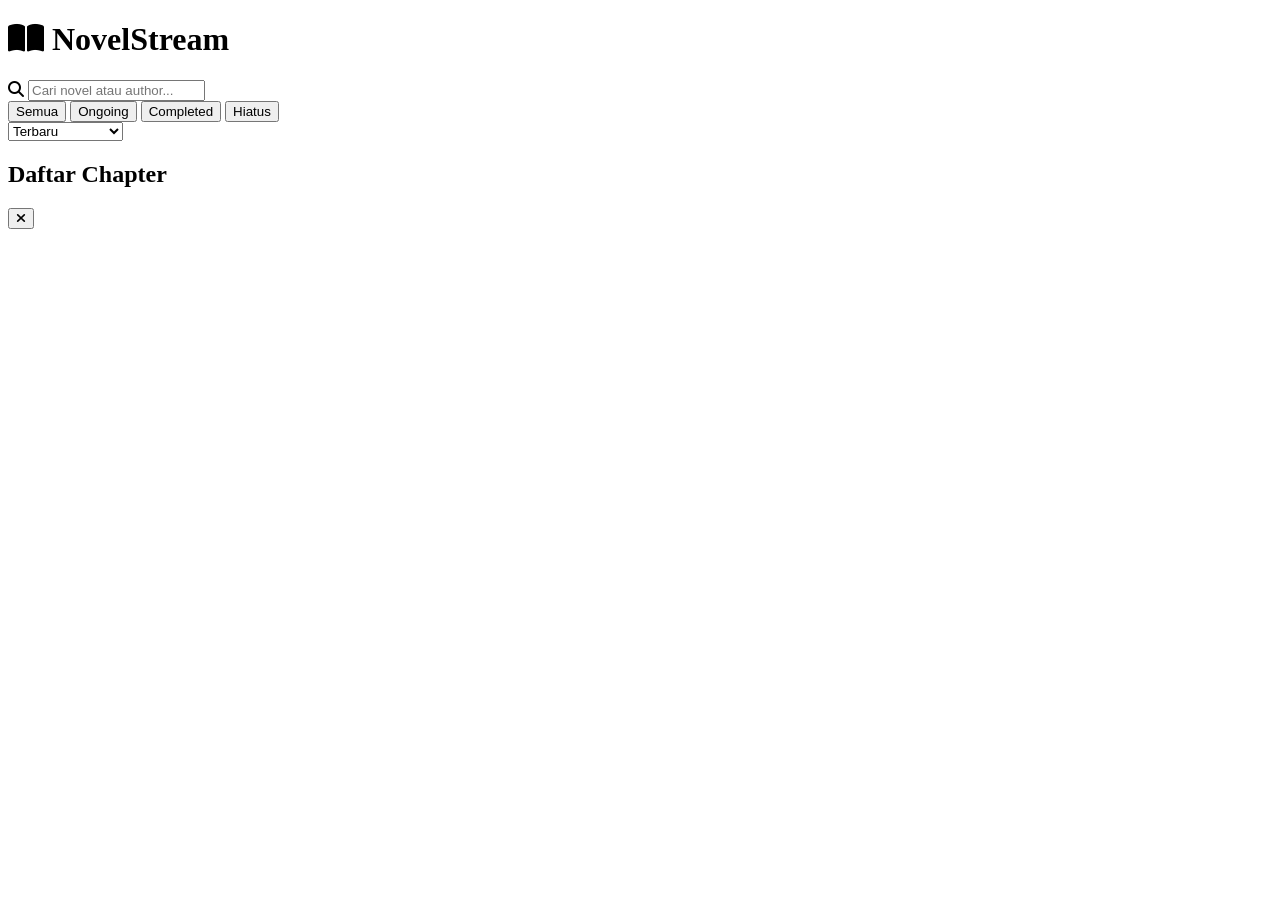
==== index.html @ 96e267c5 "Create index.html" ====
<!DOCTYPE html>
<html lang="id">
<head>
    <meta charset="UTF-8">
    <meta name="viewport" content="width=device-width, initial-scale=1.0">
    <title>Daftar Novel - Streaming Layout</title>
    <link rel="stylesheet" href="style.css">
    <!-- Font Awesome for icons -->
    <link rel="stylesheet" href="https://cdnjs.cloudflare.com/ajax/libs/font-awesome/6.5.1/css/all.min.css">
    <!-- Google Fonts -->
    <link href="https://fonts.googleapis.com/css2?family=Inter:wght@400;500;600;700;800&display=swap" rel="stylesheet">
</head>
<body>
    <div class="container">
        <!-- Header -->
        <header class="header">
            <div class="header-content">
                <h1 class="logo">
                    <i class="fas fa-book-open"></i>
                    NovelStream
                </h1>
                <div class="search-bar">
                    <i class="fas fa-search"></i>
                    <input type="text" id="searchInput" placeholder="Cari novel atau author...">
                </div>
            </div>
        </header>

        <!-- Filter Section -->
        <section class="filters">
            <div class="filter-tabs">
                <button class="filter-btn active" data-filter="all">Semua</button>
                <button class="filter-btn" data-filter="ongoing">Ongoing</button>
                <button class="filter-btn" data-filter="completed">Completed</button>
                <button class="filter-btn" data-filter="hiatus">Hiatus</button>
            </div>
            <div class="sort-by">
                <select id="sortSelect">
                    <option value="latest">Terbaru</option>
                    <option value="title">Judul A-Z</option>
                    <option value="rating">Rating Tertinggi</option>
                </select>
            </div>
        </section>

        <!-- Novel Grid -->
        <section class="novel-grid" id="novelGrid">
            <!-- Novel cards will be inserted here via JavaScript -->
        </section>

        <!-- Chapter Modal -->
        <div class="modal" id="chapterModal">
            <div class="modal-content">
                <div class="modal-header">
                    <h2 id="modalNovelTitle">Daftar Chapter</h2>
                    <button class="close-modal"><i class="fas fa-times"></i></button>
                </div>
                <div class="modal-body" id="chapterList">
                    <!-- Chapters will be inserted here -->
                </div>
            </div>
        </div>
    </div>

    <script src="script.js"></script>
</body>
                                                  </html>
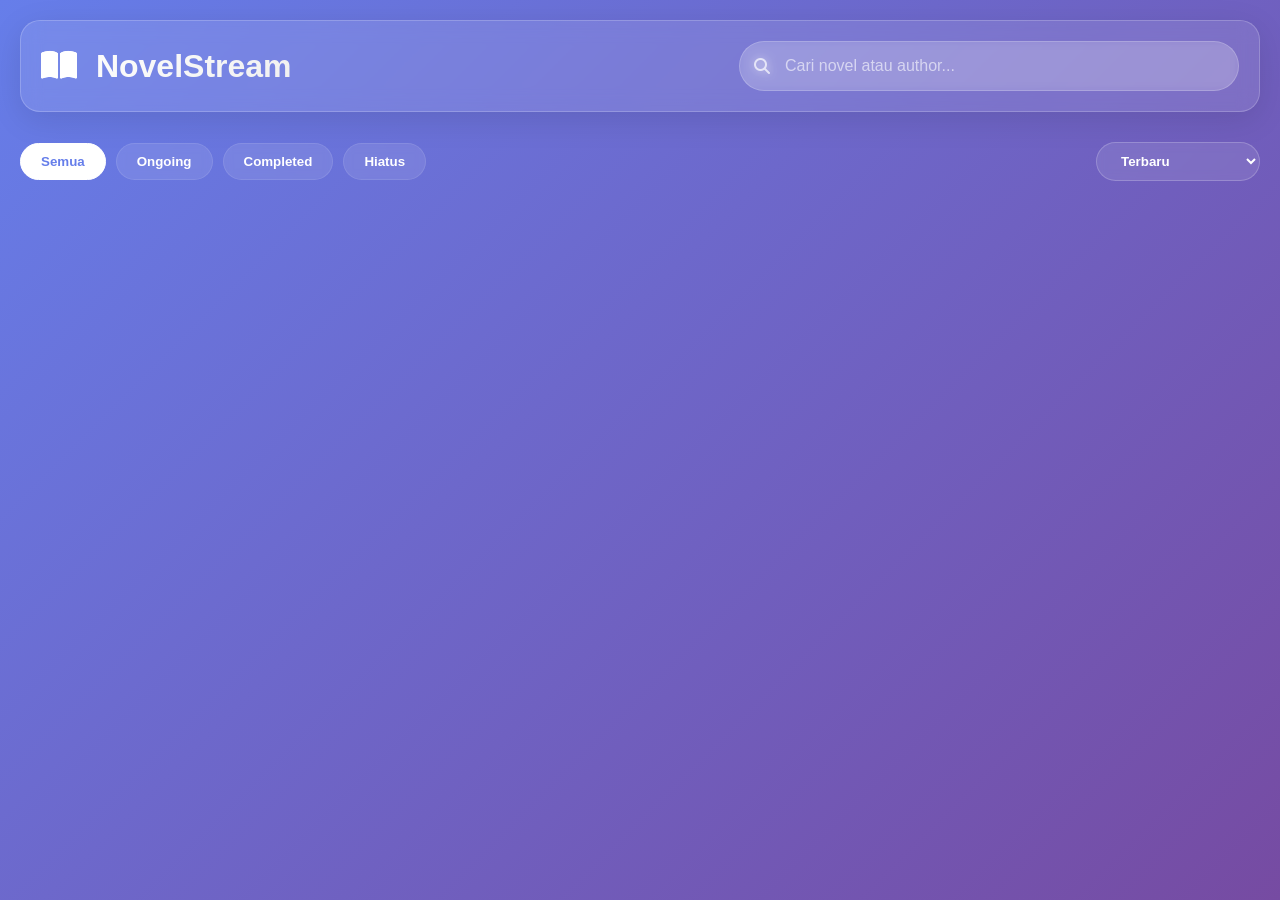
==== commit 4a2a7562: "Update index.html" ====
--- a/index.html
+++ b/index.html
@@ -4,7 +4,7 @@
     <meta charset="UTF-8">
     <meta name="viewport" content="width=device-width, initial-scale=1.0">
     <title>Daftar Novel - Streaming Layout</title>
-    <link rel="stylesheet" href="style.css">
+    <link rel="stylesheet" href="assets/css/style.css">
     <!-- Font Awesome for icons -->
     <link rel="stylesheet" href="https://cdnjs.cloudflare.com/ajax/libs/font-awesome/6.5.1/css/all.min.css">
     <!-- Google Fonts -->
--- a/assets/css/style.css
+++ b/assets/css/style.css
@@ -0,0 +1,497 @@
+* {
+    margin: 0;
+    padding: 0;
+    box-sizing: border-box;
+}
+
+body {
+    font-family: 'Inter', sans-serif;
+    background: linear-gradient(135deg, #667eea 0%, #764ba2 100%);
+    min-height: 100vh;
+    color: #fff;
+}
+
+.container {
+    max-width: 1400px;
+    margin: 0 auto;
+    padding: 20px;
+}
+
+/* Header Styles */
+.header {
+    background: rgba(255, 255, 255, 0.1);
+    backdrop-filter: blur(10px);
+    border-radius: 20px;
+    padding: 20px;
+    margin-bottom: 30px;
+    border: 1px solid rgba(255, 255, 255, 0.2);
+    box-shadow: 0 8px 32px rgba(0, 0, 0, 0.1);
+}
+
+.header-content {
+    display: flex;
+    justify-content: space-between;
+    align-items: center;
+    flex-wrap: wrap;
+    gap: 20px;
+}
+
+.logo {
+    font-size: 2rem;
+    font-weight: 800;
+    background: linear-gradient(135deg, #fff, #f0f0f0);
+    -webkit-background-clip: text;
+    -webkit-text-fill-color: transparent;
+    background-clip: text;
+}
+
+.logo i {
+    margin-right: 10px;
+    color: #fff;
+    -webkit-text-fill-color: initial;
+}
+
+.search-bar {
+    flex: 1;
+    max-width: 500px;
+    position: relative;
+}
+
+.search-bar i {
+    position: absolute;
+    left: 15px;
+    top: 50%;
+    transform: translateY(-50%);
+    color: rgba(255, 255, 255, 0.7);
+}
+
+.search-bar input {
+    width: 100%;
+    padding: 15px 20px 15px 45px;
+    border: none;
+    border-radius: 30px;
+    background: rgba(255, 255, 255, 0.15);
+    backdrop-filter: blur(5px);
+    color: #fff;
+    font-size: 1rem;
+    border: 1px solid rgba(255, 255, 255, 0.2);
+    transition: all 0.3s ease;
+}
+
+.search-bar input::placeholder {
+    color: rgba(255, 255, 255, 0.6);
+}
+
+.search-bar input:focus {
+    outline: none;
+    background: rgba(255, 255, 255, 0.25);
+    border-color: rgba(255, 255, 255, 0.5);
+}
+
+/* Filter Section */
+.filters {
+    display: flex;
+    justify-content: space-between;
+    align-items: center;
+    margin-bottom: 30px;
+    flex-wrap: wrap;
+    gap: 15px;
+}
+
+.filter-tabs {
+    display: flex;
+    gap: 10px;
+    flex-wrap: wrap;
+}
+
+.filter-btn {
+    padding: 10px 20px;
+    border: none;
+    border-radius: 25px;
+    background: rgba(255, 255, 255, 0.1);
+    backdrop-filter: blur(5px);
+    color: #fff;
+    font-weight: 600;
+    cursor: pointer;
+    transition: all 0.3s ease;
+    border: 1px solid rgba(255, 255, 255, 0.1);
+}
+
+.filter-btn:hover {
+    background: rgba(255, 255, 255, 0.2);
+    transform: translateY(-2px);
+}
+
+.filter-btn.active {
+    background: #fff;
+    color: #667eea;
+    border-color: #fff;
+}
+
+.sort-by select {
+    padding: 10px 20px;
+    border: none;
+    border-radius: 25px;
+    background: rgba(255, 255, 255, 0.1);
+    backdrop-filter: blur(5px);
+    color: #fff;
+    font-weight: 600;
+    cursor: pointer;
+    border: 1px solid rgba(255, 255, 255, 0.2);
+}
+
+.sort-by select option {
+    background: #667eea;
+    color: #fff;
+}
+
+/* Novel Grid */
+.novel-grid {
+    display: grid;
+    grid-template-columns: repeat(auto-fill, minmax(300px, 1fr));
+    gap: 25px;
+    margin-top: 20px;
+}
+
+.novel-card {
+    background: rgba(255, 255, 255, 0.1);
+    backdrop-filter: blur(10px);
+    border-radius: 20px;
+    overflow: hidden;
+    border: 1px solid rgba(255, 255, 255, 0.2);
+    transition: all 0.3s ease;
+    cursor: pointer;
+    animation: fadeIn 0.5s ease;
+}
+
+.novel-card:hover {
+    transform: translateY(-10px);
+    box-shadow: 0 20px 40px rgba(0, 0, 0, 0.3);
+    border-color: rgba(255, 255, 255, 0.5);
+}
+
+.novel-cover {
+    position: relative;
+    height: 200px;
+    overflow: hidden;
+}
+
+.novel-cover img {
+    width: 100%;
+    height: 100%;
+    object-fit: cover;
+    transition: transform 0.5s ease;
+}
+
+.novel-card:hover .novel-cover img {
+    transform: scale(1.1);
+}
+
+.novel-status {
+    position: absolute;
+    top: 10px;
+    right: 10px;
+    padding: 5px 15px;
+    border-radius: 20px;
+    font-size: 0.8rem;
+    font-weight: 700;
+    text-transform: uppercase;
+    background: rgba(0, 0, 0, 0.7);
+    backdrop-filter: blur(5px);
+    border: 1px solid rgba(255, 255, 255, 0.2);
+}
+
+.status-ongoing {
+    background: linear-gradient(135deg, #00b09b, #96c93d);
+}
+
+.status-completed {
+    background: linear-gradient(135deg, #4facfe, #00f2fe);
+}
+
+.status-hiatus {
+    background: linear-gradient(135deg, #f093fb, #f5576c);
+}
+
+.novel-info {
+    padding: 20px;
+}
+
+.novel-title {
+    font-size: 1.3rem;
+    font-weight: 700;
+    margin-bottom: 10px;
+    line-height: 1.4;
+}
+
+.novel-author {
+    color: rgba(255, 255, 255, 0.8);
+    margin-bottom: 10px;
+    font-size: 0.95rem;
+}
+
+.novel-author i {
+    margin-right: 5px;
+    font-size: 0.8rem;
+}
+
+.novel-meta {
+    display: flex;
+    justify-content: space-between;
+    align-items: center;
+    margin-bottom: 15px;
+    font-size: 0.9rem;
+}
+
+.novel-rating {
+    color: #ffd700;
+}
+
+.novel-rating i {
+    margin-right: 5px;
+}
+
+.novel-chapters {
+    background: rgba(255, 255, 255, 0.15);
+    padding: 5px 10px;
+    border-radius: 15px;
+}
+
+.novel-description {
+    color: rgba(255, 255, 255, 0.7);
+    font-size: 0.9rem;
+    line-height: 1.6;
+    margin-bottom: 15px;
+    display: -webkit-box;
+    -webkit-line-clamp: 3;
+    -webkit-box-orient: vertical;
+    overflow: hidden;
+}
+
+.novel-genres {
+    display: flex;
+    flex-wrap: wrap;
+    gap: 8px;
+}
+
+.genre-tag {
+    background: rgba(255, 255, 255, 0.15);
+    padding: 4px 12px;
+    border-radius: 15px;
+    font-size: 0.8rem;
+    border: 1px solid rgba(255, 255, 255, 0.1);
+}
+
+/* Modal Styles */
+.modal {
+    display: none;
+    position: fixed;
+    top: 0;
+    left: 0;
+    width: 100%;
+    height: 100%;
+    background: rgba(0, 0, 0, 0.7);
+    backdrop-filter: blur(10px);
+    z-index: 1000;
+    animation: fadeIn 0.3s ease;
+}
+
+.modal-content {
+    position: relative;
+    width: 90%;
+    max-width: 600px;
+    max-height: 80vh;
+    margin: 50px auto;
+    background: rgba(255, 255, 255, 0.1);
+    backdrop-filter: blur(20px);
+    border-radius: 20px;
+    border: 1px solid rgba(255, 255, 255, 0.2);
+    overflow: hidden;
+    animation: slideUp 0.3s ease;
+}
+
+.modal-header {
+    padding: 20px;
+    border-bottom: 1px solid rgba(255, 255, 255, 0.2);
+    display: flex;
+    justify-content: space-between;
+    align-items: center;
+}
+
+.modal-header h2 {
+    font-size: 1.5rem;
+}
+
+.close-modal {
+    background: none;
+    border: none;
+    color: #fff;
+    font-size: 1.5rem;
+    cursor: pointer;
+    width: 40px;
+    height: 40px;
+    border-radius: 50%;
+    display: flex;
+    align-items: center;
+    justify-content: center;
+    transition: all 0.3s ease;
+}
+
+.close-modal:hover {
+    background: rgba(255, 255, 255, 0.2);
+    transform: rotate(90deg);
+}
+
+.modal-body {
+    padding: 20px;
+    overflow-y: auto;
+    max-height: calc(80vh - 80px);
+}
+
+.season-section {
+    margin-bottom: 25px;
+}
+
+.season-title {
+    font-size: 1.2rem;
+    font-weight: 700;
+    margin-bottom: 15px;
+    padding-left: 10px;
+    border-left: 4px solid #fff;
+}
+
+.chapter-list {
+    display: grid;
+    grid-template-columns: repeat(auto-fill, minmax(150px, 1fr));
+    gap: 10px;
+}
+
+.chapter-item {
+    background: rgba(255, 255, 255, 0.15);
+    padding: 12px;
+    border-radius: 10px;
+    text-align: center;
+    transition: all 0.3s ease;
+    border: 1px solid rgba(255, 255, 255, 0.1);
+    cursor: pointer;
+    text-decoration: none;
+    color: #fff;
+    display: block;
+}
+
+.chapter-item:hover {
+    background: rgba(255, 255, 255, 0.25);
+    transform: translateY(-3px);
+    border-color: rgba(255, 255, 255, 0.3);
+}
+
+.chapter-item i {
+    margin-right: 5px;
+    font-size: 0.9rem;
+}
+
+.no-chapters {
+    text-align: center;
+    padding: 30px;
+    color: rgba(255, 255, 255, 0.6);
+}
+
+/* Animations */
+@keyframes fadeIn {
+    from {
+        opacity: 0;
+    }
+    to {
+        opacity: 1;
+    }
+}
+
+@keyframes slideUp {
+    from {
+        transform: translateY(50px);
+        opacity: 0;
+    }
+    to {
+        transform: translateY(0);
+        opacity: 1;
+    }
+}
+
+/* Loading State */
+.loading {
+    text-align: center;
+    padding: 50px;
+    font-size: 1.2rem;
+    color: rgba(255, 255, 255, 0.7);
+}
+
+.loading i {
+    animation: spin 1s linear infinite;
+    margin-right: 10px;
+}
+
+@keyframes spin {
+    from {
+        transform: rotate(0deg);
+    }
+    to {
+        transform: rotate(360deg);
+    }
+}
+
+/* Responsive Design */
+@media (max-width: 768px) {
+    .header-content {
+        flex-direction: column;
+    }
+    
+    .search-bar {
+        max-width: 100%;
+    }
+    
+    .filters {
+        flex-direction: column;
+        align-items: stretch;
+    }
+    
+    .filter-tabs {
+        justify-content: center;
+    }
+    
+    .novel-grid {
+        grid-template-columns: repeat(auto-fill, minmax(250px, 1fr));
+    }
+}
+
+@media (max-width: 480px) {
+    .container {
+        padding: 10px;
+    }
+    
+    .novel-grid {
+        grid-template-columns: 1fr;
+    }
+    
+    .chapter-list {
+        grid-template-columns: 1fr;
+    }
+}
+
+/* Scrollbar Styling */
+::-webkit-scrollbar {
+    width: 10px;
+}
+
+::-webkit-scrollbar-track {
+    background: rgba(255, 255, 255, 0.1);
+    border-radius: 10px;
+}
+
+::-webkit-scrollbar-thumb {
+    background: rgba(255, 255, 255, 0.3);
+    border-radius: 10px;
+}
+
+::-webkit-scrollbar-thumb:hover {
+    background: rgba(255, 255, 255, 0.5);
+  }
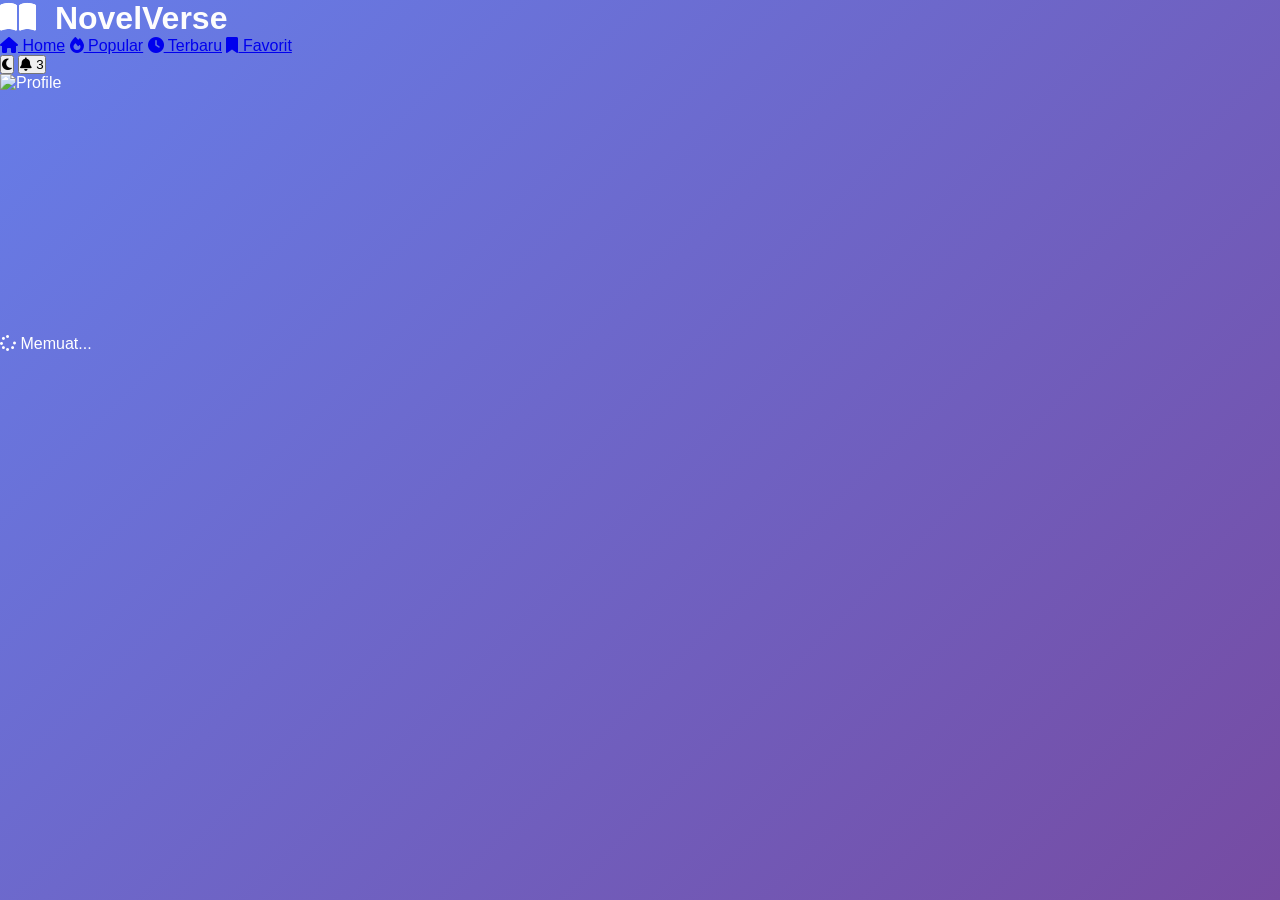
==== commit 2a2b514a: "Update index.html" ====
--- a/index.html
+++ b/index.html
@@ -3,65 +3,246 @@
 <head>
     <meta charset="UTF-8">
     <meta name="viewport" content="width=device-width, initial-scale=1.0">
-    <title>Daftar Novel - Streaming Layout</title>
-    <link rel="stylesheet" href="assets/css/style.css">
-    <!-- Font Awesome for icons -->
+    <title>NovelVerse - Streaming Novel Modern</title>
+    <link rel="stylesheet" href="./assets/css/style.css">
+    <!-- Font Awesome 6 -->
     <link rel="stylesheet" href="https://cdnjs.cloudflare.com/ajax/libs/font-awesome/6.5.1/css/all.min.css">
     <!-- Google Fonts -->
-    <link href="https://fonts.googleapis.com/css2?family=Inter:wght@400;500;600;700;800&display=swap" rel="stylesheet">
+    <link href="https://fonts.googleapis.com/css2?family=Plus+Jakarta+Sans:wght@300;400;500;600;700;800&display=swap" rel="stylesheet">
+    <!-- AOS Animation -->
+    <link href="https://unpkg.com/aos@2.3.1/dist/aos.css" rel="stylesheet">
 </head>
 <body>
-    <div class="container">
-        <!-- Header -->
-        <header class="header">
-            <div class="header-content">
-                <h1 class="logo">
-                    <i class="fas fa-book-open"></i>
-                    NovelStream
-                </h1>
-                <div class="search-bar">
+    <!-- Particle Background -->
+    <div id="particles-js"></div>
+
+    <!-- Navbar -->
+    <nav class="navbar">
+        <div class="nav-container">
+            <div class="logo">
+                <i class="fas fa-book-open"></i>
+                <span>Novel<span class="gradient-text">Verse</span></span>
+            </div>
+            
+            <div class="nav-menu">
+                <a href="#" class="nav-link active"><i class="fas fa-home"></i> Home</a>
+                <a href="#" class="nav-link"><i class="fas fa-fire"></i> Popular</a>
+                <a href="#" class="nav-link"><i class="fas fa-clock"></i> Terbaru</a>
+                <a href="#" class="nav-link"><i class="fas fa-bookmark"></i> Favorit</a>
+            </div>
+
+            <div class="nav-actions">
+                <button class="theme-toggle" id="themeToggle">
+                    <i class="fas fa-moon"></i>
+                </button>
+                <button class="notification-btn">
+                    <i class="fas fa-bell"></i>
+                    <span class="badge">3</span>
+                </button>
+                <div class="profile">
+                    <img src="https://ui-avatars.com/api/?name=User&background=6366f1&color=fff" alt="Profile">
+                </div>
+            </div>
+        </div>
+    </nav>
+
+    <!-- Hero Section -->
+    <section class="hero">
+        <div class="hero-content" data-aos="fade-up">
+            <h1 class="hero-title">
+                Selamat Datang di <span class="gradient-text">NovelVerse</span>
+            </h1>
+            <p class="hero-subtitle">Temukan ribuan novel menarik dengan pengalaman membaca seperti streaming</p>
+            
+            <div class="search-wrapper">
+                <div class="search-box">
                     <i class="fas fa-search"></i>
-                    <input type="text" id="searchInput" placeholder="Cari novel atau author...">
-                </div>
-            </div>
-        </header>
-
-        <!-- Filter Section -->
-        <section class="filters">
+                    <input type="text" id="searchInput" placeholder="Cari judul, penulis, atau genre...">
+                    <button class="search-btn">Cari</button>
+                </div>
+            </div>
+
+            <div class="hero-stats">
+                <div class="stat-item">
+                    <span class="stat-number">500+</span>
+                    <span class="stat-label">Novel</span>
+                </div>
+                <div class="stat-item">
+                    <span class="stat-number">10K+</span>
+                    <span class="stat-label">Chapter</span>
+                </div>
+                <div class="stat-item">
+                    <span class="stat-number">50K+</span>
+                    <span class="stat-label">Pembaca</span>
+                </div>
+            </div>
+        </div>
+    </section>
+
+    <!-- Main Content -->
+    <main class="main-content">
+        <!-- Category Chips -->
+        <div class="category-section" data-aos="fade-up">
+            <div class="category-header">
+                <h2>Jelajahi Novel</h2>
+                <div class="category-nav">
+                    <button class="category-prev"><i class="fas fa-chevron-left"></i></button>
+                    <button class="category-next"><i class="fas fa-chevron-right"></i></button>
+                </div>
+            </div>
+            <div class="category-chips" id="categoryChips">
+                <button class="chip active" data-category="all">Semua</button>
+                <button class="chip" data-category="fantasy">Fantasy</button>
+                <button class="chip" data-category="romance">Romance</button>
+                <button class="chip" data-category="action">Action</button>
+                <button class="chip" data-category="slice-of-life">Slice of Life</button>
+                <button class="chip" data-category="mystery">Mystery</button>
+                <button class="chip" data-category="comedy">Comedy</button>
+                <button class="chip" data-category="drama">Drama</button>
+                <button class="chip" data-category="adventure">Adventure</button>
+            </div>
+        </div>
+
+        <!-- Filter Bar -->
+        <div class="filter-bar" data-aos="fade-up">
             <div class="filter-tabs">
-                <button class="filter-btn active" data-filter="all">Semua</button>
-                <button class="filter-btn" data-filter="ongoing">Ongoing</button>
-                <button class="filter-btn" data-filter="completed">Completed</button>
-                <button class="filter-btn" data-filter="hiatus">Hiatus</button>
-            </div>
-            <div class="sort-by">
+                <button class="filter-tab active" data-filter="all">
+                    <i class="fas fa-globe"></i> Semua
+                </button>
+                <button class="filter-tab" data-filter="ongoing">
+                    <i class="fas fa-spinner"></i> Ongoing
+                </button>
+                <button class="filter-tab" data-filter="completed">
+                    <i class="fas fa-check-circle"></i> Completed
+                </button>
+                <button class="filter-tab" data-filter="hiatus">
+                    <i class="fas fa-pause-circle"></i> Hiatus
+                </button>
+            </div>
+
+            <div class="sort-dropdown">
                 <select id="sortSelect">
                     <option value="latest">Terbaru</option>
+                    <option value="popular">Terpopuler</option>
+                    <option value="rating">Rating Tertinggi</option>
                     <option value="title">Judul A-Z</option>
-                    <option value="rating">Rating Tertinggi</option>
                 </select>
-            </div>
-        </section>
+                <i class="fas fa-chevron-down"></i>
+            </div>
+        </div>
 
         <!-- Novel Grid -->
-        <section class="novel-grid" id="novelGrid">
-            <!-- Novel cards will be inserted here via JavaScript -->
-        </section>
-
-        <!-- Chapter Modal -->
-        <div class="modal" id="chapterModal">
+        <div class="novel-grid-container">
+            <div class="novel-grid" id="novelGrid"></div>
+            <div class="loading-spinner" id="loadingSpinner">
+                <i class="fas fa-spinner fa-spin"></i> Memuat...
+            </div>
+        </div>
+
+        <!-- Load More Button -->
+        <div class="load-more" data-aos="fade-up">
+            <button class="load-more-btn" id="loadMoreBtn">
+                <i class="fas fa-plus"></i> Muat Lebih Banyak
+            </button>
+        </div>
+    </main>
+
+    <!-- Novel Modal -->
+    <div class="modal" id="novelModal">
+        <div class="modal-overlay"></div>
+        <div class="modal-container">
+            <button class="modal-close"><i class="fas fa-times"></i></button>
+            
             <div class="modal-content">
                 <div class="modal-header">
-                    <h2 id="modalNovelTitle">Daftar Chapter</h2>
-                    <button class="close-modal"><i class="fas fa-times"></i></button>
-                </div>
-                <div class="modal-body" id="chapterList">
-                    <!-- Chapters will be inserted here -->
+                    <div class="modal-cover">
+                        <img src="" alt="" id="modalCover">
+                    </div>
+                    <div class="modal-info">
+                        <h2 id="modalTitle"></h2>
+                        <div class="modal-meta">
+                            <span><i class="fas fa-user"></i> <span id="modalAuthor"></span></span>
+                            <span><i class="fas fa-star"></i> <span id="modalRating"></span></span>
+                            <span><i class="fas fa-book"></i> <span id="modalChapters"></span> chapters</span>
+                            <span><i class="fas fa-calendar"></i> <span id="modalStatus"></span></span>
+                        </div>
+                        <p id="modalDescription"></p>
+                        <div class="modal-genres" id="modalGenres"></div>
+                    </div>
+                </div>
+
+                <div class="modal-body">
+                    <div class="modal-tabs">
+                        <button class="modal-tab active" data-tab="chapters">
+                            <i class="fas fa-list"></i> Daftar Chapter
+                        </button>
+                        <button class="modal-tab" data-tab="info">
+                            <i class="fas fa-info-circle"></i> Informasi
+                        </button>
+                        <button class="modal-tab" data-tab="reviews">
+                            <i class="fas fa-comments"></i> Review
+                        </button>
+                    </div>
+
+                    <div class="modal-panel active" id="chaptersPanel">
+                        <!-- Chapters will be loaded here -->
+                    </div>
+
+                    <div class="modal-panel" id="infoPanel">
+                        <div class="info-content">
+                            <h3>Sinopsis Lengkap</h3>
+                            <p id="fullDescription"></p>
+                            
+                            <h3>Detail Novel</h3>
+                            <div class="info-grid" id="novelDetails"></div>
+                        </div>
+                    </div>
+
+                    <div class="modal-panel" id="reviewsPanel">
+                        <div class="reviews-content">
+                            <div class="review-stats">
+                                <div class="average-rating">
+                                    <span class="rating-number" id="avgRating">4.5</span>
+                                    <div class="rating-stars">
+                                        <i class="fas fa-star"></i>
+                                        <i class="fas fa-star"></i>
+                                        <i class="fas fa-star"></i>
+                                        <i class="fas fa-star"></i>
+                                        <i class="fas fa-star-half-alt"></i>
+                                    </div>
+                                    <span class="rating-count">128 reviews</span>
+                                </div>
+                            </div>
+                            
+                            <div class="reviews-list" id="reviewsList">
+                                <!-- Sample reviews -->
+                                <div class="review-item">
+                                    <div class="reviewer">
+                                        <img src="https://ui-avatars.com/api/?name=User&background=6366f1&color=fff" alt="">
+                                        <div>
+                                            <h4>Pengguna 1</h4>
+                                            <div class="review-rating">
+                                                <i class="fas fa-star"></i>
+                                                <i class="fas fa-star"></i>
+                                                <i class="fas fa-star"></i>
+                                                <i class="fas fa-star"></i>
+                                                <i class="fas fa-star"></i>
+                                            </div>
+                                        </div>
+                                    </div>
+                                    <p>Novelnya sangat seru! Ceritanya menarik dan penuh plot twist.</p>
+                                </div>
+                            </div>
+                        </div>
+                    </div>
                 </div>
             </div>
         </div>
     </div>
 
-    <script src="script.js"></script>
+    <!-- Scripts -->
+    <script src="https://unpkg.com/aos@2.3.1/dist/aos.js"></script>
+    <script src="https://cdn.jsdelivr.net/particles.js/2.0.0/particles.min.js"></script>
+    <script src="./assets/js/main.js"></script>
 </body>
-                                                  </html>
+    </html>
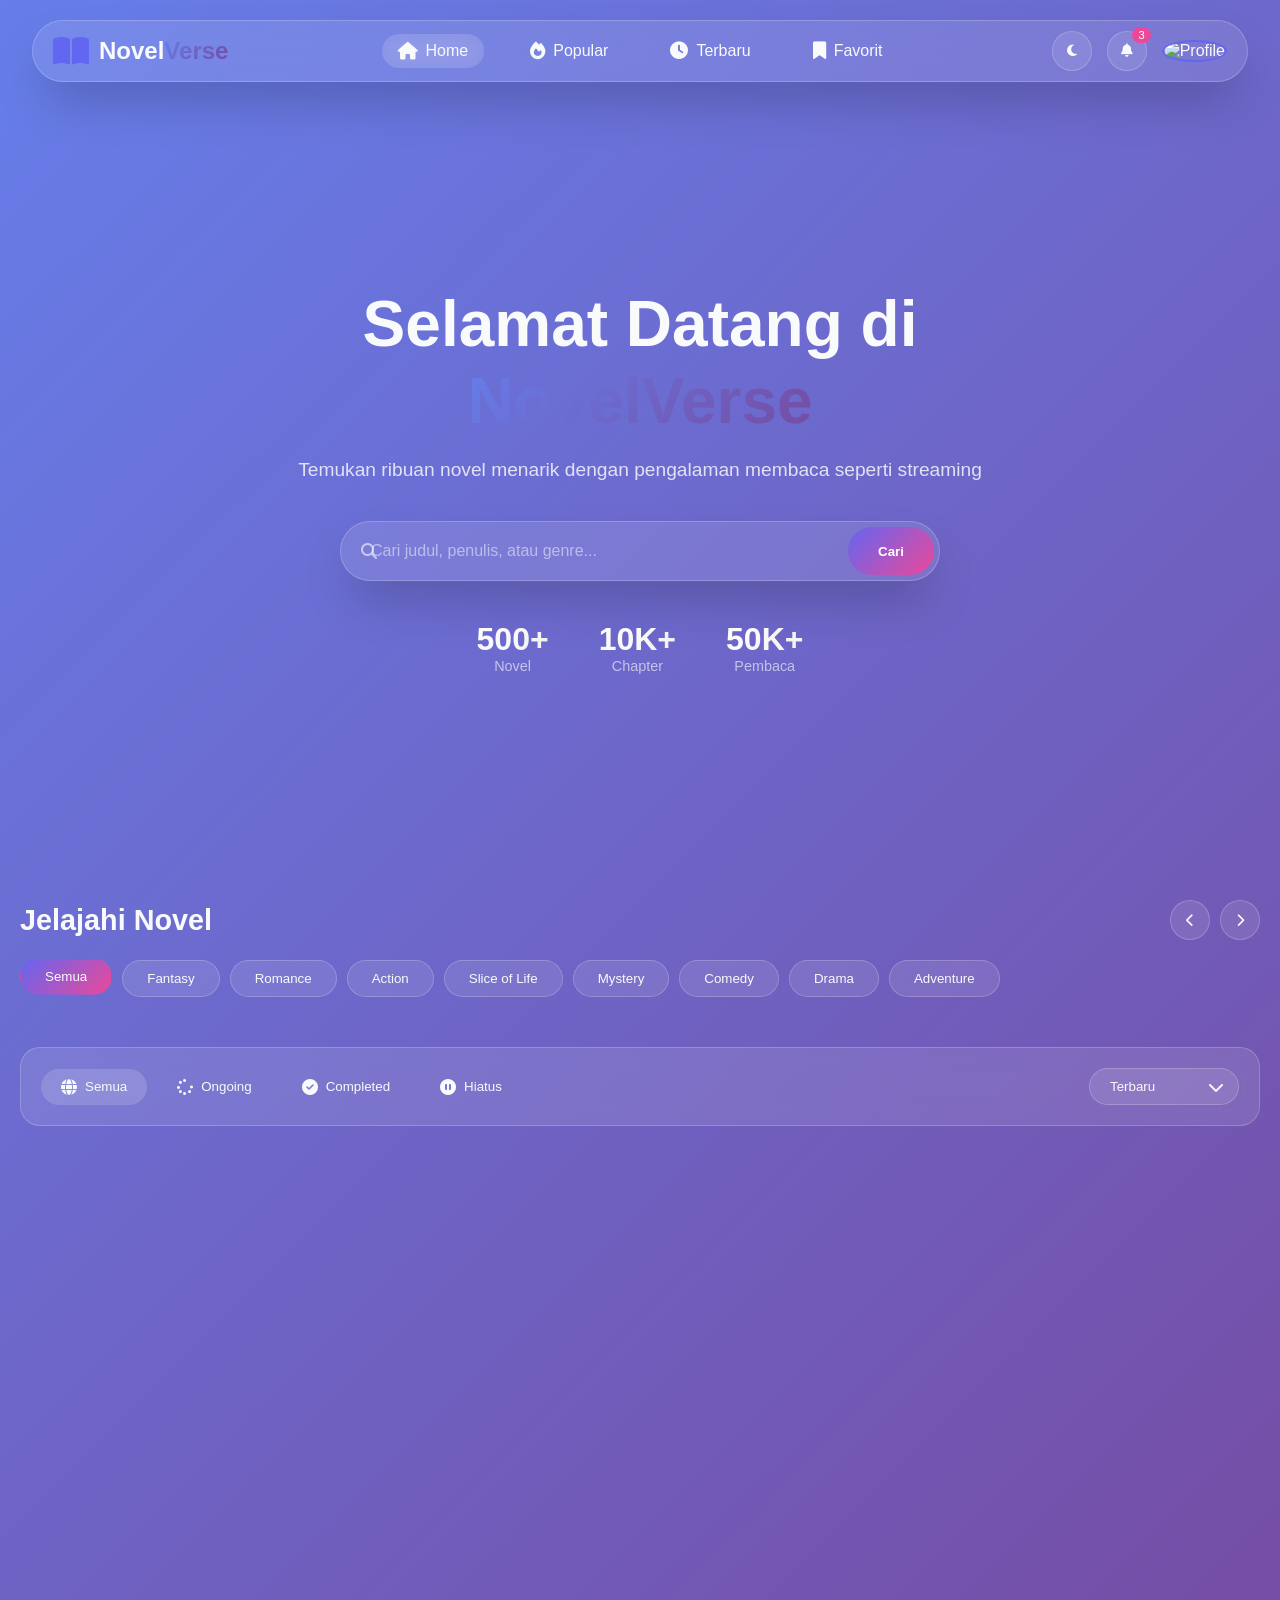
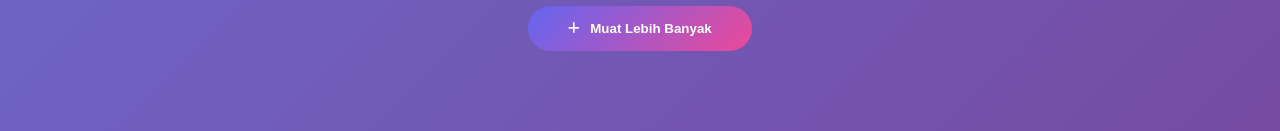
==== commit c89f8971: "Update index.html" ====
--- a/index.html
+++ b/index.html
@@ -4,7 +4,7 @@
     <meta charset="UTF-8">
     <meta name="viewport" content="width=device-width, initial-scale=1.0">
     <title>NovelVerse - Streaming Novel Modern</title>
-    <link rel="stylesheet" href="./assets/css/style.css">
+    <link rel="stylesheet" href="assets/css/style.css">
     <!-- Font Awesome 6 -->
     <link rel="stylesheet" href="https://cdnjs.cloudflare.com/ajax/libs/font-awesome/6.5.1/css/all.min.css">
     <!-- Google Fonts -->
@@ -243,6 +243,6 @@
     <!-- Scripts -->
     <script src="https://unpkg.com/aos@2.3.1/dist/aos.js"></script>
     <script src="https://cdn.jsdelivr.net/particles.js/2.0.0/particles.min.js"></script>
-    <script src="./assets/js/main.js"></script>
+    <script src="assets/js/main.js"></script>
 </body>
     </html>
--- a/assets/css/style.css
+++ b/assets/css/style.css
@@ -1,3 +1,14 @@
+:root {
+    --primary: #6366f1;
+    --primary-dark: #4f46e5;
+    --secondary: #ec4899;
+    --dark: #0f172a;
+    --light: #f8fafc;
+    --glass: rgba(255, 255, 255, 0.1);
+    --glass-border: rgba(255, 255, 255, 0.2);
+    --shadow: 0 25px 50px -12px rgba(0, 0, 0, 0.25);
+}
+
 * {
     margin: 0;
     padding: 0;
@@ -5,169 +16,459 @@
 }
 
 body {
-    font-family: 'Inter', sans-serif;
+    font-family: 'Plus Jakarta Sans', sans-serif;
     background: linear-gradient(135deg, #667eea 0%, #764ba2 100%);
+    color: var(--light);
     min-height: 100vh;
-    color: #fff;
-}
-
-.container {
+    overflow-x: hidden;
+    position: relative;
+}
+
+/* Particles Background */
+#particles-js {
+    position: fixed;
+    top: 0;
+    left: 0;
+    width: 100%;
+    height: 100%;
+    z-index: 0;
+    pointer-events: none;
+}
+
+/* Navbar */
+.navbar {
+    position: fixed;
+    top: 20px;
+    left: 50%;
+    transform: translateX(-50%);
+    width: 95%;
     max-width: 1400px;
-    margin: 0 auto;
-    padding: 20px;
-}
-
-/* Header Styles */
-.header {
     background: rgba(255, 255, 255, 0.1);
+    backdrop-filter: blur(20px);
+    border: 1px solid var(--glass-border);
+    border-radius: 100px;
+    padding: 10px 20px;
+    z-index: 1000;
+    box-shadow: var(--shadow);
+    animation: slideDown 0.5s ease;
+}
+
+.nav-container {
+    display: flex;
+    justify-content: space-between;
+    align-items: center;
+}
+
+.logo {
+    display: flex;
+    align-items: center;
+    gap: 10px;
+    font-size: 1.5rem;
+    font-weight: 800;
+}
+
+.logo i {
+    color: var(--primary);
+    font-size: 2rem;
+}
+
+.gradient-text {
+    background: linear-gradient(135deg, #667eea, #764ba2);
+    -webkit-background-clip: text;
+    -webkit-text-fill-color: transparent;
+    background-clip: text;
+}
+
+.nav-menu {
+    display: flex;
+    gap: 30px;
+}
+
+.nav-link {
+    color: var(--light);
+    text-decoration: none;
+    font-weight: 500;
+    padding: 8px 16px;
+    border-radius: 30px;
+    transition: all 0.3s ease;
+    display: flex;
+    align-items: center;
+    gap: 8px;
+}
+
+.nav-link i {
+    font-size: 1.1rem;
+}
+
+.nav-link:hover,
+.nav-link.active {
+    background: var(--glass);
     backdrop-filter: blur(10px);
-    border-radius: 20px;
-    padding: 20px;
-    margin-bottom: 30px;
-    border: 1px solid rgba(255, 255, 255, 0.2);
-    box-shadow: 0 8px 32px rgba(0, 0, 0, 0.1);
-}
-
-.header-content {
-    display: flex;
-    justify-content: space-between;
-    align-items: center;
-    flex-wrap: wrap;
-    gap: 20px;
-}
-
-.logo {
+}
+
+.nav-actions {
+    display: flex;
+    align-items: center;
+    gap: 15px;
+}
+
+.theme-toggle,
+.notification-btn {
+    width: 40px;
+    height: 40px;
+    border-radius: 50%;
+    border: 1px solid var(--glass-border);
+    background: var(--glass);
+    color: var(--light);
+    cursor: pointer;
+    transition: all 0.3s ease;
+    display: flex;
+    align-items: center;
+    justify-content: center;
+}
+
+.theme-toggle:hover,
+.notification-btn:hover {
+    background: rgba(255, 255, 255, 0.2);
+    transform: scale(1.1);
+}
+
+.notification-btn {
+    position: relative;
+}
+
+.badge {
+    position: absolute;
+    top: -5px;
+    right: -5px;
+    background: var(--secondary);
+    color: white;
+    font-size: 0.7rem;
+    padding: 2px 6px;
+    border-radius: 10px;
+}
+
+.profile img {
+    width: 40px;
+    height: 40px;
+    border-radius: 50%;
+    border: 2px solid var(--primary);
+    cursor: pointer;
+    transition: all 0.3s ease;
+}
+
+.profile img:hover {
+    transform: scale(1.1);
+    border-color: var(--secondary);
+}
+
+/* Hero Section */
+.hero {
+    min-height: 100vh;
+    display: flex;
+    align-items: center;
+    justify-content: center;
+    text-align: center;
+    padding: 120px 20px 60px;
+    position: relative;
+    z-index: 1;
+}
+
+.hero-content {
+    max-width: 800px;
+}
+
+.hero-title {
+    font-size: 4rem;
+    font-weight: 800;
+    margin-bottom: 20px;
+    line-height: 1.2;
+    animation: fadeInUp 0.8s ease;
+}
+
+.hero-subtitle {
+    font-size: 1.2rem;
+    color: rgba(255, 255, 255, 0.8);
+    margin-bottom: 40px;
+    animation: fadeInUp 0.8s ease 0.2s both;
+}
+
+/* Search Box */
+.search-wrapper {
+    max-width: 600px;
+    margin: 0 auto 40px;
+    animation: fadeInUp 0.8s ease 0.4s both;
+}
+
+.search-box {
+    display: flex;
+    background: var(--glass);
+    backdrop-filter: blur(10px);
+    border: 1px solid var(--glass-border);
+    border-radius: 60px;
+    padding: 5px;
+    box-shadow: var(--shadow);
+}
+
+.search-box i {
+    position: absolute;
+    left: 20px;
+    top: 50%;
+    transform: translateY(-50%);
+    color: rgba(255, 255, 255, 0.6);
+}
+
+.search-box input {
+    flex: 1;
+    padding: 15px 25px;
+    border: none;
+    background: transparent;
+    color: var(--light);
+    font-size: 1rem;
+    outline: none;
+}
+
+.search-box input::placeholder {
+    color: rgba(255, 255, 255, 0.5);
+}
+
+.search-btn {
+    padding: 12px 30px;
+    border: none;
+    border-radius: 50px;
+    background: linear-gradient(135deg, var(--primary), var(--secondary));
+    color: white;
+    font-weight: 600;
+    cursor: pointer;
+    transition: all 0.3s ease;
+}
+
+.search-btn:hover {
+    transform: scale(1.05);
+    box-shadow: 0 10px 20px rgba(99, 102, 241, 0.4);
+}
+
+/* Hero Stats */
+.hero-stats {
+    display: flex;
+    justify-content: center;
+    gap: 50px;
+    animation: fadeInUp 0.8s ease 0.6s both;
+}
+
+.stat-item {
+    display: flex;
+    flex-direction: column;
+}
+
+.stat-number {
     font-size: 2rem;
     font-weight: 800;
     background: linear-gradient(135deg, #fff, #f0f0f0);
     -webkit-background-clip: text;
     -webkit-text-fill-color: transparent;
-    background-clip: text;
-}
-
-.logo i {
-    margin-right: 10px;
-    color: #fff;
-    -webkit-text-fill-color: initial;
-}
-
-.search-bar {
-    flex: 1;
-    max-width: 500px;
+}
+
+.stat-label {
+    font-size: 0.9rem;
+    color: rgba(255, 255, 255, 0.6);
+}
+
+/* Main Content */
+.main-content {
+    max-width: 1400px;
+    margin: 0 auto;
+    padding: 0 20px 80px;
     position: relative;
-}
-
-.search-bar i {
+    z-index: 1;
+}
+
+/* Category Section */
+.category-section {
+    margin-bottom: 40px;
+}
+
+.category-header {
+    display: flex;
+    justify-content: space-between;
+    align-items: center;
+    margin-bottom: 20px;
+}
+
+.category-header h2 {
+    font-size: 1.8rem;
+    font-weight: 700;
+}
+
+.category-nav {
+    display: flex;
+    gap: 10px;
+}
+
+.category-nav button {
+    width: 40px;
+    height: 40px;
+    border-radius: 50%;
+    border: 1px solid var(--glass-border);
+    background: var(--glass);
+    color: var(--light);
+    cursor: pointer;
+    transition: all 0.3s ease;
+}
+
+.category-nav button:hover {
+    background: rgba(255, 255, 255, 0.2);
+}
+
+.category-chips {
+    display: flex;
+    gap: 10px;
+    overflow-x: auto;
+    padding-bottom: 10px;
+    scrollbar-width: none;
+}
+
+.category-chips::-webkit-scrollbar {
+    display: none;
+}
+
+.chip {
+    padding: 10px 24px;
+    border: 1px solid var(--glass-border);
+    border-radius: 30px;
+    background: var(--glass);
+    color: var(--light);
+    font-weight: 500;
+    cursor: pointer;
+    white-space: nowrap;
+    transition: all 0.3s ease;
+}
+
+.chip:hover,
+.chip.active {
+    background: linear-gradient(135deg, var(--primary), var(--secondary));
+    border-color: transparent;
+    transform: translateY(-2px);
+}
+
+/* Filter Bar */
+.filter-bar {
+    display: flex;
+    justify-content: space-between;
+    align-items: center;
+    margin-bottom: 30px;
+    padding: 20px;
+    background: var(--glass);
+    backdrop-filter: blur(10px);
+    border: 1px solid var(--glass-border);
+    border-radius: 20px;
+}
+
+.filter-tabs {
+    display: flex;
+    gap: 10px;
+}
+
+.filter-tab {
+    padding: 10px 20px;
+    border: none;
+    border-radius: 30px;
+    background: transparent;
+    color: var(--light);
+    font-weight: 500;
+    cursor: pointer;
+    transition: all 0.3s ease;
+    display: flex;
+    align-items: center;
+    gap: 8px;
+}
+
+.filter-tab i {
+    font-size: 1rem;
+}
+
+.filter-tab:hover,
+.filter-tab.active {
+    background: rgba(255, 255, 255, 0.15);
+}
+
+.sort-dropdown {
+    position: relative;
+}
+
+.sort-dropdown select {
+    padding: 10px 35px 10px 20px;
+    border: 1px solid var(--glass-border);
+    border-radius: 30px;
+    background: var(--glass);
+    color: var(--light);
+    font-weight: 500;
+    cursor: pointer;
+    appearance: none;
+    outline: none;
+}
+
+.sort-dropdown i {
     position: absolute;
-    left: 15px;
+    right: 15px;
     top: 50%;
     transform: translateY(-50%);
-    color: rgba(255, 255, 255, 0.7);
-}
-
-.search-bar input {
-    width: 100%;
-    padding: 15px 20px 15px 45px;
-    border: none;
-    border-radius: 30px;
-    background: rgba(255, 255, 255, 0.15);
-    backdrop-filter: blur(5px);
-    color: #fff;
-    font-size: 1rem;
-    border: 1px solid rgba(255, 255, 255, 0.2);
-    transition: all 0.3s ease;
-}
-
-.search-bar input::placeholder {
-    color: rgba(255, 255, 255, 0.6);
-}
-
-.search-bar input:focus {
-    outline: none;
-    background: rgba(255, 255, 255, 0.25);
-    border-color: rgba(255, 255, 255, 0.5);
-}
-
-/* Filter Section */
-.filters {
-    display: flex;
-    justify-content: space-between;
-    align-items: center;
-    margin-bottom: 30px;
-    flex-wrap: wrap;
-    gap: 15px;
-}
-
-.filter-tabs {
-    display: flex;
-    gap: 10px;
-    flex-wrap: wrap;
-}
-
-.filter-btn {
-    padding: 10px 20px;
-    border: none;
-    border-radius: 25px;
-    background: rgba(255, 255, 255, 0.1);
-    backdrop-filter: blur(5px);
-    color: #fff;
-    font-weight: 600;
-    cursor: pointer;
-    transition: all 0.3s ease;
-    border: 1px solid rgba(255, 255, 255, 0.1);
-}
-
-.filter-btn:hover {
-    background: rgba(255, 255, 255, 0.2);
-    transform: translateY(-2px);
-}
-
-.filter-btn.active {
-    background: #fff;
-    color: #667eea;
-    border-color: #fff;
-}
-
-.sort-by select {
-    padding: 10px 20px;
-    border: none;
-    border-radius: 25px;
-    background: rgba(255, 255, 255, 0.1);
-    backdrop-filter: blur(5px);
-    color: #fff;
-    font-weight: 600;
-    cursor: pointer;
-    border: 1px solid rgba(255, 255, 255, 0.2);
-}
-
-.sort-by select option {
-    background: #667eea;
-    color: #fff;
+    pointer-events: none;
+}
+
+.sort-dropdown select option {
+    background: var(--dark);
 }
 
 /* Novel Grid */
+.novel-grid-container {
+    min-height: 400px;
+    position: relative;
+}
+
 .novel-grid {
     display: grid;
-    grid-template-columns: repeat(auto-fill, minmax(300px, 1fr));
+    grid-template-columns: repeat(auto-fill, minmax(280px, 1fr));
     gap: 25px;
-    margin-top: 20px;
+    opacity: 1;
+    transition: opacity 0.3s ease;
+}
+
+.novel-grid.loading {
+    opacity: 0.5;
+    pointer-events: none;
 }
 
 .novel-card {
-    background: rgba(255, 255, 255, 0.1);
+    background: var(--glass);
     backdrop-filter: blur(10px);
+    border: 1px solid var(--glass-border);
     border-radius: 20px;
     overflow: hidden;
-    border: 1px solid rgba(255, 255, 255, 0.2);
-    transition: all 0.3s ease;
-    cursor: pointer;
-    animation: fadeIn 0.5s ease;
+    transition: all 0.3s ease;
+    cursor: pointer;
+    position: relative;
 }
 
 .novel-card:hover {
-    transform: translateY(-10px);
-    box-shadow: 0 20px 40px rgba(0, 0, 0, 0.3);
-    border-color: rgba(255, 255, 255, 0.5);
+    transform: translateY(-10px) scale(1.02);
+    box-shadow: var(--shadow);
+}
+
+.novel-card::before {
+    content: '';
+    position: absolute;
+    top: 0;
+    left: 0;
+    right: 0;
+    height: 5px;
+    background: linear-gradient(90deg, var(--primary), var(--secondary));
+    transform: scaleX(0);
+    transition: transform 0.3s ease;
+}
+
+.novel-card:hover::before {
+    transform: scaleX(1);
 }
 
 .novel-cover {
@@ -194,23 +495,11 @@
     padding: 5px 15px;
     border-radius: 20px;
     font-size: 0.8rem;
-    font-weight: 700;
+    font-weight: 600;
     text-transform: uppercase;
     background: rgba(0, 0, 0, 0.7);
     backdrop-filter: blur(5px);
-    border: 1px solid rgba(255, 255, 255, 0.2);
-}
-
-.status-ongoing {
-    background: linear-gradient(135deg, #00b09b, #96c93d);
-}
-
-.status-completed {
-    background: linear-gradient(135deg, #4facfe, #00f2fe);
-}
-
-.status-hiatus {
-    background: linear-gradient(135deg, #f093fb, #f5576c);
+    z-index: 1;
 }
 
 .novel-info {
@@ -218,28 +507,25 @@
 }
 
 .novel-title {
-    font-size: 1.3rem;
+    font-size: 1.2rem;
     font-weight: 700;
+    margin-bottom: 8px;
+    line-height: 1.4;
+}
+
+.novel-author {
+    color: rgba(255, 255, 255, 0.7);
+    font-size: 0.9rem;
     margin-bottom: 10px;
-    line-height: 1.4;
-}
-
-.novel-author {
-    color: rgba(255, 255, 255, 0.8);
-    margin-bottom: 10px;
-    font-size: 0.95rem;
-}
-
-.novel-author i {
-    margin-right: 5px;
-    font-size: 0.8rem;
+    display: flex;
+    align-items: center;
+    gap: 5px;
 }
 
 .novel-meta {
     display: flex;
     justify-content: space-between;
-    align-items: center;
-    margin-bottom: 15px;
+    margin-bottom: 12px;
     font-size: 0.9rem;
 }
 
@@ -247,23 +533,19 @@
     color: #ffd700;
 }
 
-.novel-rating i {
-    margin-right: 5px;
-}
-
 .novel-chapters {
-    background: rgba(255, 255, 255, 0.15);
-    padding: 5px 10px;
+    background: rgba(255, 255, 255, 0.1);
+    padding: 4px 10px;
     border-radius: 15px;
 }
 
 .novel-description {
-    color: rgba(255, 255, 255, 0.7);
+    color: rgba(255, 255, 255, 0.6);
     font-size: 0.9rem;
-    line-height: 1.6;
+    line-height: 1.5;
     margin-bottom: 15px;
     display: -webkit-box;
-    -webkit-line-clamp: 3;
+    -webkit-line-clamp: 2;
     -webkit-box-orient: vertical;
     overflow: hidden;
 }
@@ -275,14 +557,49 @@
 }
 
 .genre-tag {
-    background: rgba(255, 255, 255, 0.15);
     padding: 4px 12px;
+    background: rgba(255, 255, 255, 0.1);
     border-radius: 15px;
-    font-size: 0.8rem;
-    border: 1px solid rgba(255, 255, 255, 0.1);
-}
-
-/* Modal Styles */
+    font-size: 0.75rem;
+}
+
+/* Loading Spinner */
+.loading-spinner {
+    text-align: center;
+    padding: 50px;
+    display: none;
+}
+
+.loading-spinner i {
+    margin-right: 10px;
+}
+
+/* Load More Button */
+.load-more {
+    text-align: center;
+    margin-top: 50px;
+}
+
+.load-more-btn {
+    padding: 15px 40px;
+    border: none;
+    border-radius: 30px;
+    background: linear-gradient(135deg, var(--primary), var(--secondary));
+    color: white;
+    font-weight: 600;
+    cursor: pointer;
+    transition: all 0.3s ease;
+    display: inline-flex;
+    align-items: center;
+    gap: 10px;
+}
+
+.load-more-btn:hover {
+    transform: translateY(-3px);
+    box-shadow: 0 10px 20px rgba(99, 102, 241, 0.4);
+}
+
+/* Modal */
 .modal {
     display: none;
     position: fixed;
@@ -290,208 +607,325 @@
     left: 0;
     width: 100%;
     height: 100%;
+    z-index: 2000;
+}
+
+.modal.active {
+    display: block;
+}
+
+.modal-overlay {
+    position: absolute;
+    top: 0;
+    left: 0;
+    width: 100%;
+    height: 100%;
     background: rgba(0, 0, 0, 0.7);
     backdrop-filter: blur(10px);
-    z-index: 1000;
-    animation: fadeIn 0.3s ease;
-}
-
-.modal-content {
+}
+
+.modal-container {
     position: relative;
-    width: 90%;
-    max-width: 600px;
-    max-height: 80vh;
-    margin: 50px auto;
-    background: rgba(255, 255, 255, 0.1);
+    width: 95%;
+    max-width: 1200px;
+    max-height: 90vh;
+    margin: 5vh auto;
+    background: rgba(15, 23, 42, 0.95);
     backdrop-filter: blur(20px);
-    border-radius: 20px;
-    border: 1px solid rgba(255, 255, 255, 0.2);
+    border: 1px solid var(--glass-border);
+    border-radius: 30px;
     overflow: hidden;
-    animation: slideUp 0.3s ease;
-}
-
-.modal-header {
-    padding: 20px;
-    border-bottom: 1px solid rgba(255, 255, 255, 0.2);
-    display: flex;
-    justify-content: space-between;
-    align-items: center;
-}
-
-.modal-header h2 {
-    font-size: 1.5rem;
-}
-
-.close-modal {
-    background: none;
-    border: none;
-    color: #fff;
-    font-size: 1.5rem;
-    cursor: pointer;
+    animation: modalSlideUp 0.3s ease;
+}
+
+.modal-close {
+    position: absolute;
+    top: 20px;
+    right: 20px;
     width: 40px;
     height: 40px;
     border-radius: 50%;
-    display: flex;
-    align-items: center;
-    justify-content: center;
-    transition: all 0.3s ease;
-}
-
-.close-modal:hover {
+    border: 1px solid var(--glass-border);
+    background: var(--glass);
+    color: white;
+    cursor: pointer;
+    z-index: 10;
+    transition: all 0.3s ease;
+}
+
+.modal-close:hover {
     background: rgba(255, 255, 255, 0.2);
     transform: rotate(90deg);
 }
 
+.modal-content {
+    max-height: 90vh;
+    overflow-y: auto;
+}
+
+.modal-header {
+    padding: 30px;
+    display: flex;
+    gap: 30px;
+    border-bottom: 1px solid var(--glass-border);
+}
+
+.modal-cover {
+    width: 200px;
+    height: 300px;
+    border-radius: 15px;
+    overflow: hidden;
+    box-shadow: var(--shadow);
+}
+
+.modal-cover img {
+    width: 100%;
+    height: 100%;
+    object-fit: cover;
+}
+
+.modal-info {
+    flex: 1;
+}
+
+.modal-info h2 {
+    font-size: 2rem;
+    margin-bottom: 15px;
+}
+
+.modal-meta {
+    display: flex;
+    flex-wrap: wrap;
+    gap: 20px;
+    margin-bottom: 20px;
+    padding: 15px 0;
+    border-top: 1px solid var(--glass-border);
+    border-bottom: 1px solid var(--glass-border);
+}
+
+.modal-meta span {
+    display: flex;
+    align-items: center;
+    gap: 8px;
+    color: rgba(255, 255, 255, 0.8);
+}
+
+.modal-meta i {
+    color: var(--primary);
+}
+
+.modal-genres {
+    display: flex;
+    flex-wrap: wrap;
+    gap: 10px;
+    margin-top: 15px;
+}
+
 .modal-body {
-    padding: 20px;
+    padding: 30px;
+}
+
+.modal-tabs {
+    display: flex;
+    gap: 10px;
+    margin-bottom: 30px;
+    border-bottom: 1px solid var(--glass-border);
+    padding-bottom: 10px;
+}
+
+.modal-tab {
+    padding: 10px 20px;
+    border: none;
+    background: transparent;
+    color: rgba(255, 255, 255, 0.6);
+    font-weight: 600;
+    cursor: pointer;
+    transition: all 0.3s ease;
+    display: flex;
+    align-items: center;
+    gap: 8px;
+}
+
+.modal-tab i {
+    font-size: 1rem;
+}
+
+.modal-tab:hover,
+.modal-tab.active {
+    color: white;
+    border-bottom: 2px solid var(--primary);
+}
+
+.modal-panel {
+    display: none;
+}
+
+.modal-panel.active {
+    display: block;
+    animation: fadeIn 0.3s ease;
+}
+
+/* Chapter Grid */
+.chapter-grid {
+    display: grid;
+    grid-template-columns: repeat(auto-fill, minmax(200px, 1fr));
+    gap: 15px;
+    max-height: 500px;
     overflow-y: auto;
-    max-height: calc(80vh - 80px);
-}
-
-.season-section {
-    margin-bottom: 25px;
+    padding-right: 10px;
+}
+
+.chapter-item {
+    padding: 15px;
+    background: var(--glass);
+    border: 1px solid var(--glass-border);
+    border-radius: 12px;
+    text-decoration: none;
+    color: var(--light);
+    transition: all 0.3s ease;
+    display: flex;
+    align-items: center;
+    gap: 10px;
+}
+
+.chapter-item:hover {
+    transform: translateY(-3px);
+    background: rgba(255, 255, 255, 0.15);
+    border-color: var(--primary);
+}
+
+.chapter-item i {
+    color: var(--primary);
 }
 
 .season-title {
-    font-size: 1.2rem;
-    font-weight: 700;
-    margin-bottom: 15px;
+    font-size: 1.3rem;
+    margin: 20px 0 15px;
     padding-left: 10px;
-    border-left: 4px solid #fff;
-}
-
-.chapter-list {
+    border-left: 4px solid var(--primary);
+}
+
+/* Info Grid */
+.info-grid {
     display: grid;
-    grid-template-columns: repeat(auto-fill, minmax(150px, 1fr));
-    gap: 10px;
-}
-
-.chapter-item {
-    background: rgba(255, 255, 255, 0.15);
-    padding: 12px;
-    border-radius: 10px;
-    text-align: center;
-    transition: all 0.3s ease;
-    border: 1px solid rgba(255, 255, 255, 0.1);
-    cursor: pointer;
-    text-decoration: none;
-    color: #fff;
+    grid-template-columns: repeat(2, 1fr);
+    gap: 15px;
+    margin-top: 15px;
+}
+
+.info-item {
+    padding: 15px;
+    background: var(--glass);
+    border-radius: 12px;
+}
+
+.info-item strong {
     display: block;
-}
-
-.chapter-item:hover {
-    background: rgba(255, 255, 255, 0.25);
-    transform: translateY(-3px);
-    border-color: rgba(255, 255, 255, 0.3);
-}
-
-.chapter-item i {
-    margin-right: 5px;
-    font-size: 0.9rem;
-}
-
-.no-chapters {
-    text-align: center;
-    padding: 30px;
-    color: rgba(255, 255, 255, 0.6);
+    color: var(--primary);
+    margin-bottom: 5px;
 }
 
 /* Animations */
-@keyframes fadeIn {
+@keyframes slideDown {
+    from {
+        transform: translate(-50%, -100%);
+        opacity: 0;
+    }
+    to {
+        transform: translate(-50%, 0);
+        opacity: 1;
+    }
+}
+
+@keyframes fadeInUp {
     from {
         opacity: 0;
+        transform: translateY(30px);
     }
     to {
         opacity: 1;
-    }
-}
-
-@keyframes slideUp {
+        transform: translateY(0);
+    }
+}
+
+@keyframes modalSlideUp {
     from {
+        opacity: 0;
         transform: translateY(50px);
-        opacity: 0;
     }
     to {
+        opacity: 1;
         transform: translateY(0);
-        opacity: 1;
-    }
-}
-
-/* Loading State */
-.loading {
-    text-align: center;
-    padding: 50px;
-    font-size: 1.2rem;
-    color: rgba(255, 255, 255, 0.7);
-}
-
-.loading i {
-    animation: spin 1s linear infinite;
-    margin-right: 10px;
-}
-
-@keyframes spin {
-    from {
-        transform: rotate(0deg);
-    }
-    to {
-        transform: rotate(360deg);
-    }
-}
-
-/* Responsive Design */
+    }
+}
+
+@keyframes fadeIn {
+    from { opacity: 0; }
+    to { opacity: 1; }
+}
+
+/* Responsive */
+@media (max-width: 1024px) {
+    .hero-title {
+        font-size: 3rem;
+    }
+    
+    .nav-menu {
+        display: none;
+    }
+}
+
 @media (max-width: 768px) {
-    .header-content {
+    .navbar {
+        width: 90%;
+        border-radius: 20px;
+    }
+    
+    .hero-title {
+        font-size: 2.5rem;
+    }
+    
+    .hero-stats {
+        gap: 20px;
+    }
+    
+    .filter-bar {
         flex-direction: column;
-    }
-    
-    .search-bar {
-        max-width: 100%;
-    }
-    
-    .filters {
-        flex-direction: column;
-        align-items: stretch;
+        gap: 15px;
     }
     
     .filter-tabs {
+        width: 100%;
+        overflow-x: auto;
+        padding-bottom: 10px;
+    }
+    
+    .modal-header {
+        flex-direction: column;
+        align-items: center;
+        text-align: center;
+    }
+    
+    .modal-meta {
         justify-content: center;
     }
     
-    .novel-grid {
-        grid-template-columns: repeat(auto-fill, minmax(250px, 1fr));
+    .chapter-grid {
+        grid-template-columns: 1fr;
     }
 }
 
 @media (max-width: 480px) {
-    .container {
-        padding: 10px;
+    .hero-title {
+        font-size: 2rem;
+    }
+    
+    .hero-stats {
+        flex-direction: column;
+        gap: 15px;
     }
     
     .novel-grid {
         grid-template-columns: 1fr;
     }
-    
-    .chapter-list {
-        grid-template-columns: 1fr;
-    }
-}
-
-/* Scrollbar Styling */
-::-webkit-scrollbar {
-    width: 10px;
-}
-
-::-webkit-scrollbar-track {
-    background: rgba(255, 255, 255, 0.1);
-    border-radius: 10px;
-}
-
-::-webkit-scrollbar-thumb {
-    background: rgba(255, 255, 255, 0.3);
-    border-radius: 10px;
-}
-
-::-webkit-scrollbar-thumb:hover {
-    background: rgba(255, 255, 255, 0.5);
-  }
+                                 }
